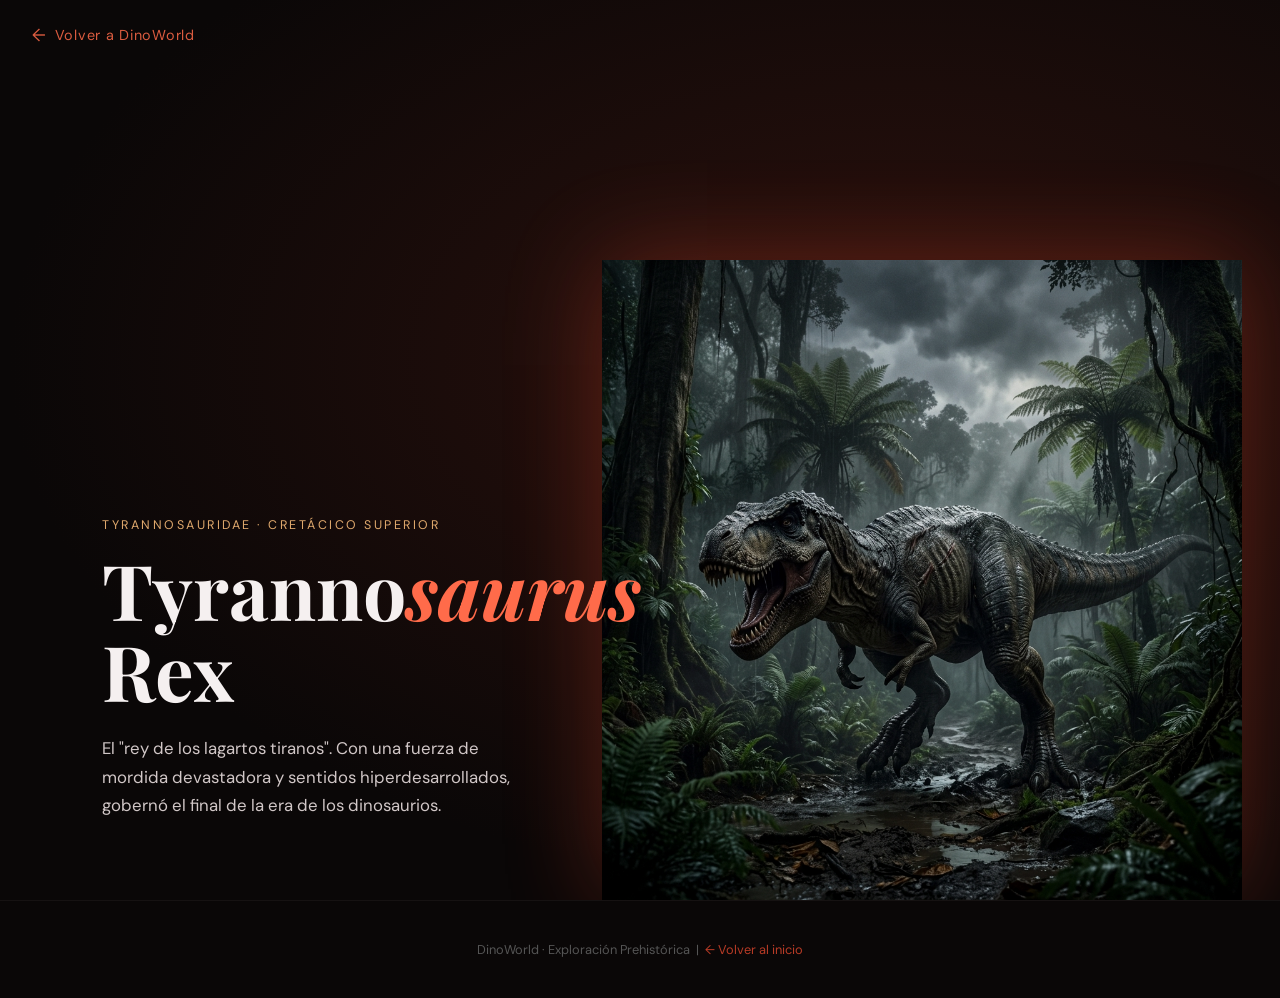
==== tyrannosaurus-rex.html @ c3e3e0d2 "Creacion de la pagina de tiranosaurio" ====
<!DOCTYPE html>
<html lang="es">
<head>
    <meta charset="UTF-8">
    <meta name="viewport" content="width=device-width, initial-scale=1.0">
    <title>Tyrannosaurus Rex | DinoWorld</title>
    <link rel="preconnect" href="https://fonts.googleapis.com">
    <link href="https://fonts.googleapis.com/css2?family=Playfair+Display:ital,wght@0,700;1,400&family=DM+Sans:wght@300;400;500&display=swap" rel="stylesheet">
    <style>
        :root {
            --primary: #b83b26; /* Crimson depredador */
            --dark: #0a0707;    /* Negro carbón cálido */
            --light: #f5f0f0;   /* Blanco hueso */
            --accent: #ff6b4a;  /* Naranja brillante */
            --amber: #e0a96d;   /* Dorado bronce */
            --slate: #2a2424;   /* Gris cálido */
        }

        * { margin: 0; padding: 0; box-sizing: border-box; }

        body {
            font-family: 'DM Sans', sans-serif;
            background-color: var(--dark);
            color: var(--light);
            overflow-x: hidden;
        }

        /* Botón de retroceso */
        .back-btn {
            position: fixed;
            top: 24px; left: 32px;
            z-index: 100;
            display: flex; align-items: center; gap: 8px;
            color: var(--accent);
            text-decoration: none;
            font-size: 0.9rem;
            letter-spacing: 0.05em;
            opacity: 0.85;
            transition: opacity 0.2s, transform 0.2s;
        }
        .back-btn:hover { opacity: 1; transform: translateX(-4px); }
        .back-btn::before { content: '←'; font-size: 1.1rem; }

        /* Sección Hero */
        .hero {
            position: relative;
            height: 100vh;
            display: flex;
            align-items: flex-end;
            padding: 0 8vw 80px;
            overflow: hidden;
        }

        .hero-bg {
            position: absolute; inset: 0;
            background: radial-gradient(ellipse at 70% 40%, rgba(184, 59, 38, 0.2) 0%, #0a0707 70%);
        }

        /* Ilustración de T-Rex */
        .dino-illustration {
            position: absolute;
            right: 3vw; bottom: 0;
            width: clamp(380px, 50vw, 720px);
            max-height: 85vh;
            object-fit: contain;
            object-position: bottom;
            animation: floatIn 1.2s cubic-bezier(.22,1,.36,1) both;
            filter: drop-shadow(0 0 50px rgba(184,59,38,0.45));
        }

        @keyframes floatIn {
            from { transform: translateX(60px) scale(0.95); opacity: 0; }
            to { transform: translateX(0) scale(1); opacity: 0.95; }
        }

        .hero-text { position: relative; z-index: 2; max-width: 580px; }

        .hero-label {
            font-size: 0.78rem;
            letter-spacing: 0.2em;
            text-transform: uppercase;
            color: var(--amber);
            margin-bottom: 16px;
            animation: fadeUp 0.8s 0.2s both;
        }

        .hero-title {
            font-family: 'Playfair Display', serif;
            font-size: clamp(3rem, 6vw, 5.5rem);
            line-height: 1.05;
            margin-bottom: 24px;
            animation: fadeUp 0.8s 0.35s both;
        }

        .hero-title em {
            font-style: italic;
            color: var(--accent);
        }

        .hero-sub {
            font-size: 1.05rem;
            line-height: 1.7;
            color: #d1c7c7;
            max-width: 440px;
            animation: fadeUp 0.8s 0.5s both;
        }

        @keyframes fadeUp {
            from { transform: translateY(24px); opacity: 0; }
            to { transform: translateY(0); opacity: 1; }
        }

        /* Footer temporal para Paso 1 */
        footer {
            text-align: center;
            padding: 40px;
            border-top: 1px solid #161212;
            font-size: 0.8rem;
            color: #555;
        }
        footer a { color: var(--primary); text-decoration: none; }

        @media (max-width: 768px) {
            .dino-illustration { width: 280px; opacity: 0.35; }
            .hero { align-items: center; }
        }
    </style>
</head>
<body>

    <a class="back-btn" href="index.html">Volver a DinoWorld</a>

    <!-- HERO -->
    <section class="hero">
        <div class="hero-bg"></div>

        <!-- Imagen del Tyrannosaurus Rex -->
        <img class="dino-illustration" src="assets/img/t_rex.png" alt="Tyrannosaurus Rex">

        <div class="hero-text">
            <p class="hero-label">Tyrannosauridae · Cretácico Superior</p>
            <h1 class="hero-title">Tyranno<em>saurus</em> Rex</h1>
            <p class="hero-sub">El "rey de los lagartos tiranos". Con una fuerza de mordida devastadora y sentidos hiperdesarrollados, gobernó el final de la era de los dinosaurios.</p>
        </div>
    </section>

    <footer>
        <p>DinoWorld · Exploración Prehistórica &nbsp;|&nbsp; <a href="index.html">← Volver al inicio</a></p>
    </footer>

</body>
</html>
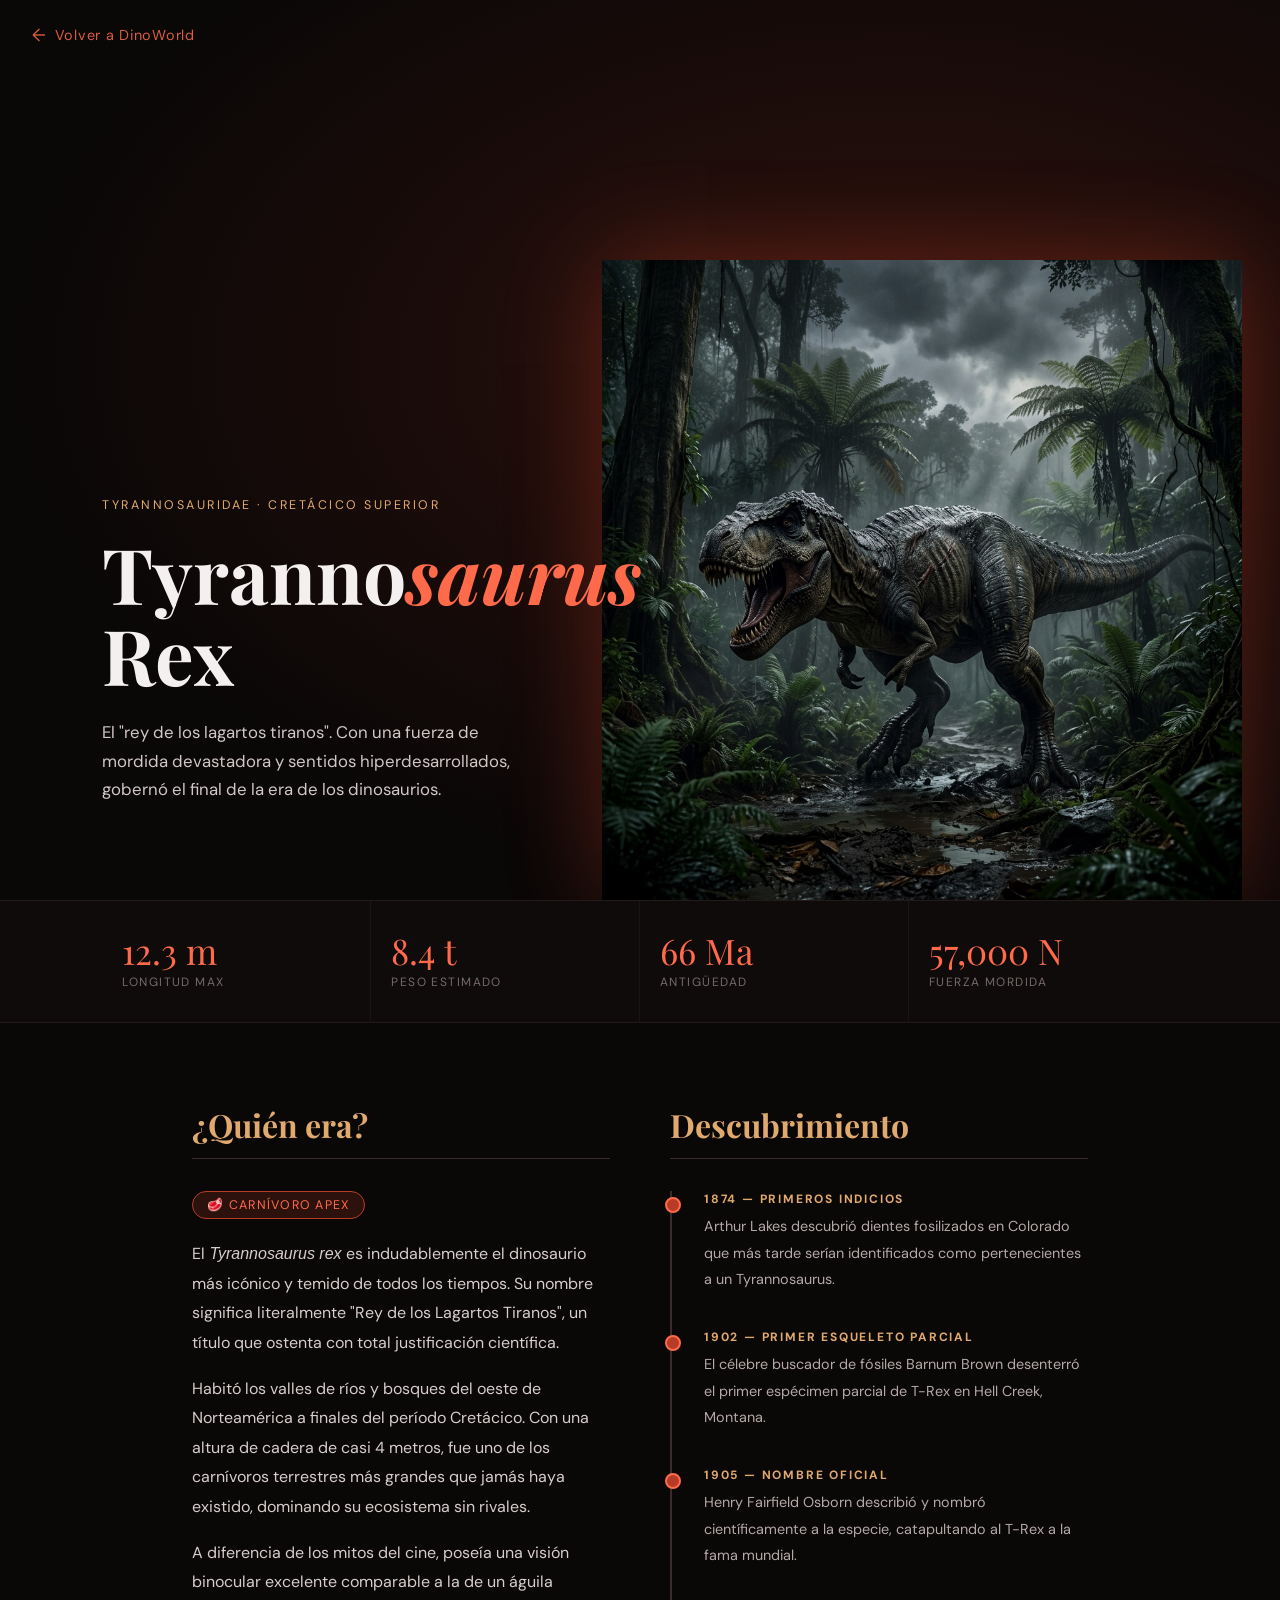
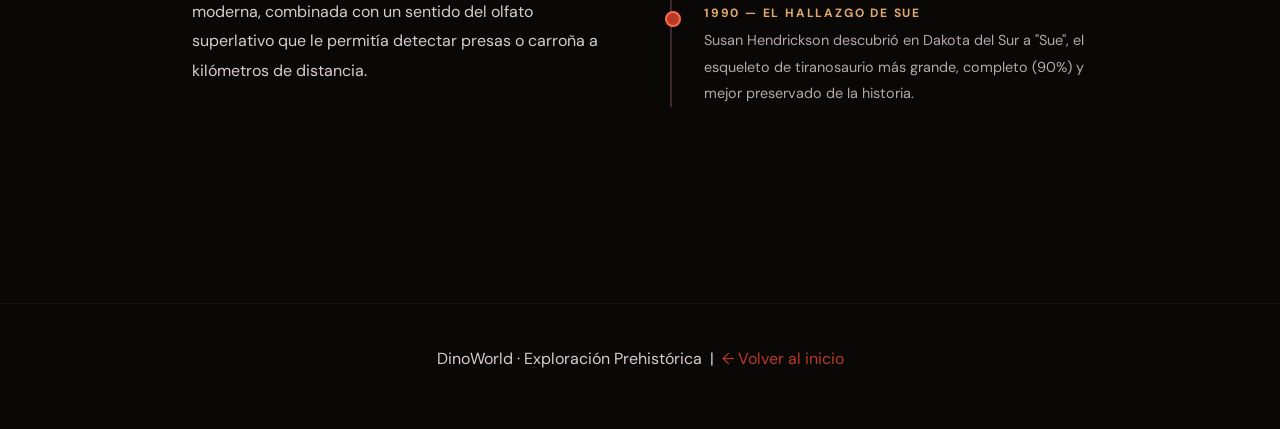
==== commit 6b4fb6ca: "agrego barra de estadisticas e historia" ====
--- a/tyrannosaurus-rex.html
+++ b/tyrannosaurus-rex.html
@@ -110,7 +110,118 @@
             to { transform: translateY(0); opacity: 1; }
         }
 
-        /* Footer temporal para Paso 1 */
+        /* Stats bar */
+        .stats-bar {
+            background: #0f0b0b;
+            border-top: 1px solid #241a1a;
+            border-bottom: 1px solid #241a1a;
+            display: grid;
+            grid-template-columns: repeat(4, 1fr);
+            padding: 0 8vw;
+        }
+
+        .stat {
+            padding: 32px 20px;
+            border-right: 1px solid #1c1414;
+            animation: fadeUp 0.7s both;
+        }
+        .stat:last-child { border-right: none; }
+        .stat-value {
+            font-family: 'Playfair Display', serif;
+            font-size: 2.2rem;
+            color: var(--accent);
+            line-height: 1;
+        }
+        .stat-label {
+            font-size: 0.75rem;
+            letter-spacing: 0.12em;
+            text-transform: uppercase;
+            color: #776a6a;
+            margin-top: 6px;
+        }
+
+        /* Content sections */
+        .content {
+            max-width: 1100px;
+            margin: 0 auto;
+            padding: 80px 8vw;
+        }
+
+        .section-title {
+            font-family: 'Playfair Display', serif;
+            font-size: 2rem;
+            color: var(--amber);
+            margin-bottom: 32px;
+            padding-bottom: 12px;
+            border-bottom: 1px solid #3d2a2a;
+        }
+
+        .two-col {
+            display: grid;
+            grid-template-columns: 1fr 1fr;
+            gap: 60px;
+            margin-bottom: 80px;
+            align-items: start;
+        }
+
+        p {
+            font-size: 1rem;
+            line-height: 1.85;
+            color: #d8cdcd;
+            margin-bottom: 16px;
+        }
+
+        /* Diet badge */
+        .badge {
+            display: inline-block;
+            padding: 5px 14px;
+            border-radius: 20px;
+            font-size: 0.78rem;
+            letter-spacing: 0.1em;
+            text-transform: uppercase;
+            background: rgba(184, 59, 38, 0.2);
+            border: 1px solid var(--primary);
+            color: var(--accent);
+            margin-bottom: 20px;
+        }
+
+        /* Timeline */
+        .timeline {
+            position: relative;
+            padding-left: 32px;
+            border-left: 2px solid #3d2a2a;
+            margin-top: 20px;
+        }
+
+        .timeline-item {
+            margin-bottom: 36px;
+            position: relative;
+        }
+
+        .timeline-item::before {
+            content: '';
+            position: absolute;
+            left: -39px; top: 6px;
+            width: 12px; height: 12px;
+            border-radius: 50%;
+            background: var(--primary);
+            border: 2px solid var(--accent);
+        }
+
+        .timeline-item h4 {
+            font-size: 0.75rem;
+            letter-spacing: 0.15em;
+            text-transform: uppercase;
+            color: var(--amber);
+            margin-bottom: 6px;
+        }
+
+        .timeline-item p {
+            font-size: 0.9rem;
+            margin: 0;
+            color: #b5a8a8;
+        }
+
         footer {
             text-align: center;
             padding: 40px;
@@ -121,6 +232,8 @@
         footer a { color: var(--primary); text-decoration: none; }
 
         @media (max-width: 768px) {
+            .two-col { grid-template-columns: 1fr; }
+            .stats-bar { grid-template-columns: 1fr 1fr; }
             .dino-illustration { width: 280px; opacity: 0.35; }
             .hero { align-items: center; }
         }
@@ -144,6 +257,63 @@
         </div>
     </section>
 
+    <!-- STATS BAR -->
+    <div class="stats-bar">
+        <div class="stat">
+            <div class="stat-value">12.3 m</div>
+            <div class="stat-label">Longitud Max</div>
+        </div>
+        <div class="stat">
+            <div class="stat-value">8.4 t</div>
+            <div class="stat-label">Peso Estimado</div>
+        </div>
+        <div class="stat">
+            <div class="stat-value">66 Ma</div>
+            <div class="stat-label">Antigüedad</div>
+        </div>
+        <div class="stat">
+            <div class="stat-value">57,000 N</div>
+            <div class="stat-label">Fuerza Mordida</div>
+        </div>
+    </div>
+
+    <!-- CONTENT -->
+    <div class="content">
+
+        <!-- About -->
+        <div class="two-col">
+            <div>
+                <h2 class="section-title">¿Quién era?</h2>
+                <span class="badge">🥩 Carnívoro Apex</span>
+                <p>El <em>Tyrannosaurus rex</em> es indudablemente el dinosaurio más icónico y temido de todos los tiempos. Su nombre significa literalmente "Rey de los Lagartos Tiranos", un título que ostenta con total justificación científica.</p>
+                <p>Habitó los valles de ríos y bosques del oeste de Norteamérica a finales del período Cretácico. Con una altura de cadera de casi 4 metros, fue uno de los carnívoros terrestres más grandes que jamás haya existido, dominando su ecosistema sin rivales.</p>
+                <p>A diferencia de los mitos del cine, poseía una visión binocular excelente comparable a la de un águila moderna, combinada con un sentido del olfato superlativo que le permitía detectar presas o carroña a kilómetros de distancia.</p>
+            </div>
+            <div>
+                <h2 class="section-title">Descubrimiento</h2>
+                <div class="timeline">
+                    <div class="timeline-item">
+                        <h4>1874 — Primeros Indicios</h4>
+                        <p>Arthur Lakes descubrió dientes fosilizados en Colorado que más tarde serían identificados como pertenecientes a un Tyrannosaurus.</p>
+                    </div>
+                    <div class="timeline-item">
+                        <h4>1902 — Primer Esqueleto Parcial</h4>
+                        <p>El célebre buscador de fósiles Barnum Brown desenterró el primer espécimen parcial de T-Rex en Hell Creek, Montana.</p>
+                    </div>
+                    <div class="timeline-item">
+                        <h4>1905 — Nombre Oficial</h4>
+                        <p>Henry Fairfield Osborn describió y nombró científicamente a la especie, catapultando al T-Rex a la fama mundial.</p>
+                    </div>
+                    <div class="timeline-item">
+                        <h4>1990 — El hallazgo de Sue</h4>
+                        <p>Susan Hendrickson descubrió en Dakota del Sur a "Sue", el esqueleto de tiranosaurio más grande, completo (90%) y mejor preservado de la historia.</p>
+                    </div>
+                </div>
+            </div>
+        </div>
+
+    </div>
+
     <footer>
         <p>DinoWorld · Exploración Prehistórica &nbsp;|&nbsp; <a href="index.html">← Volver al inicio</a></p>
     </footer>
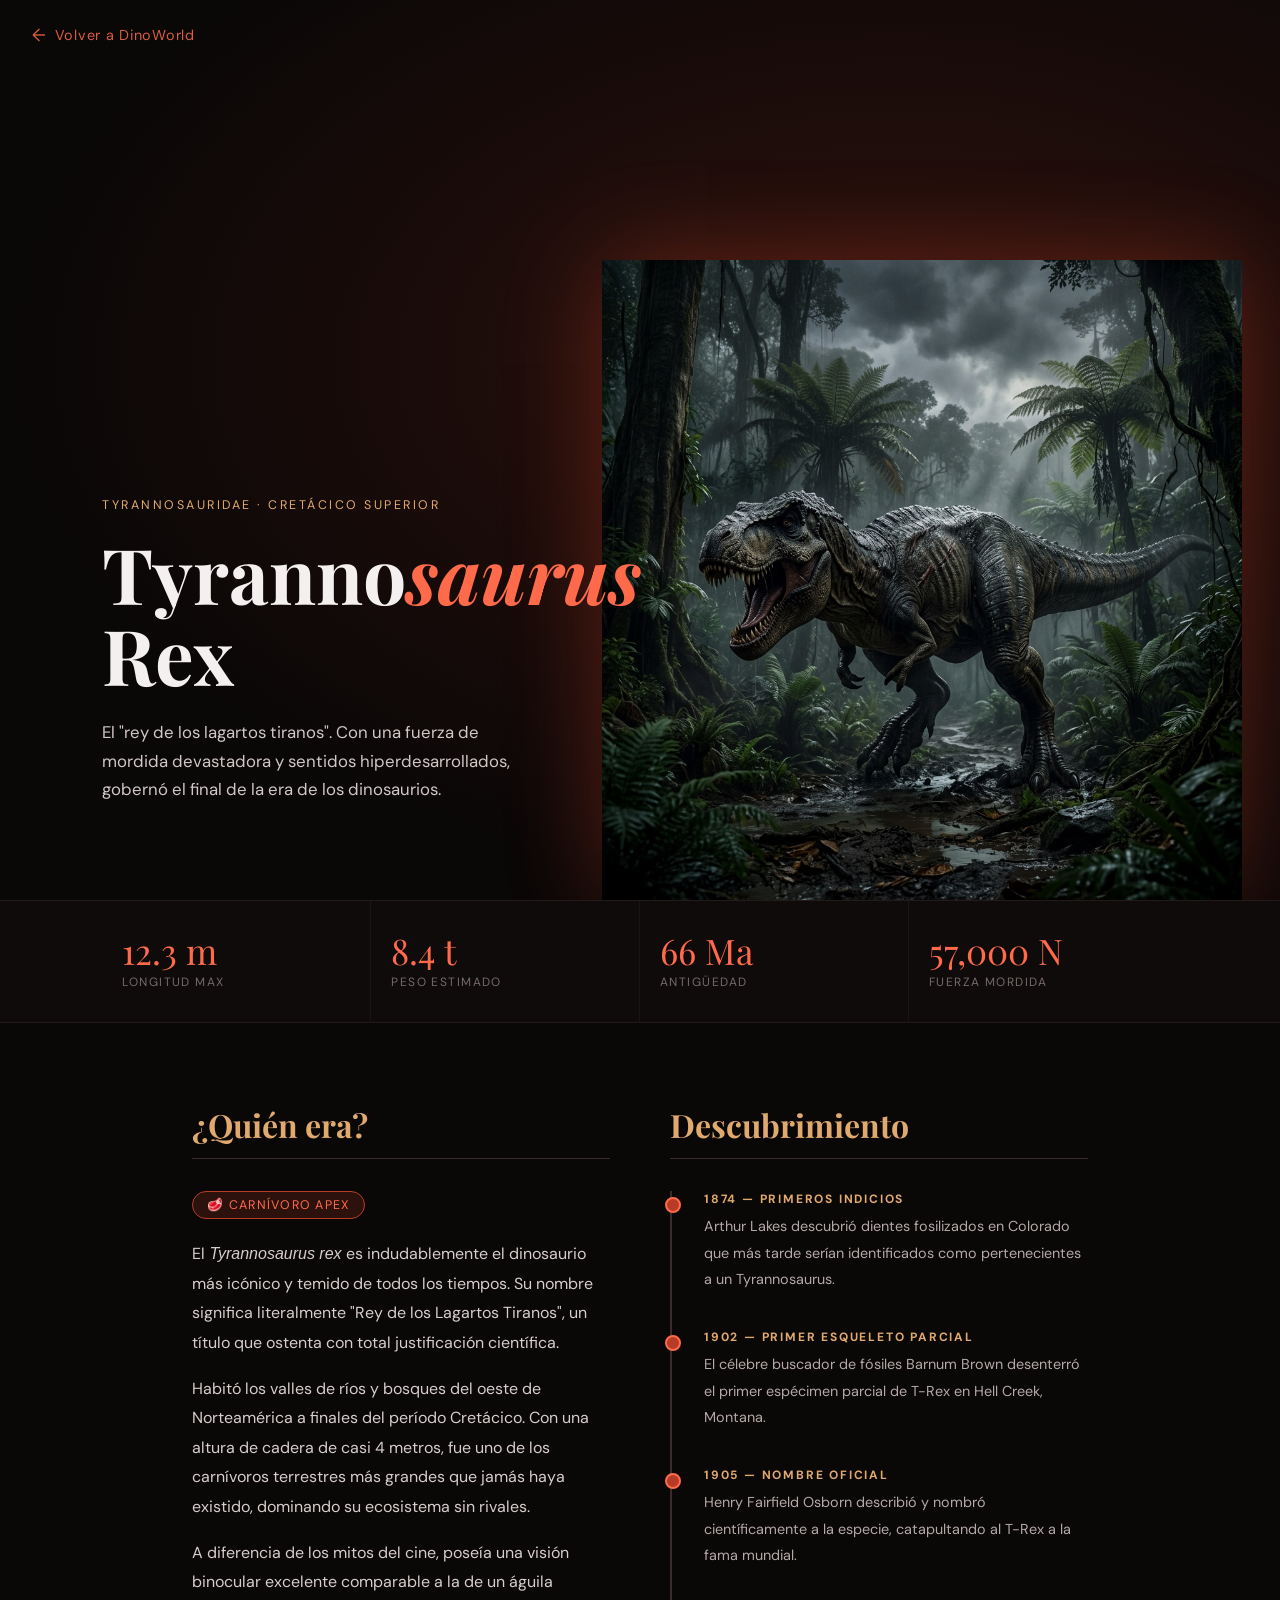
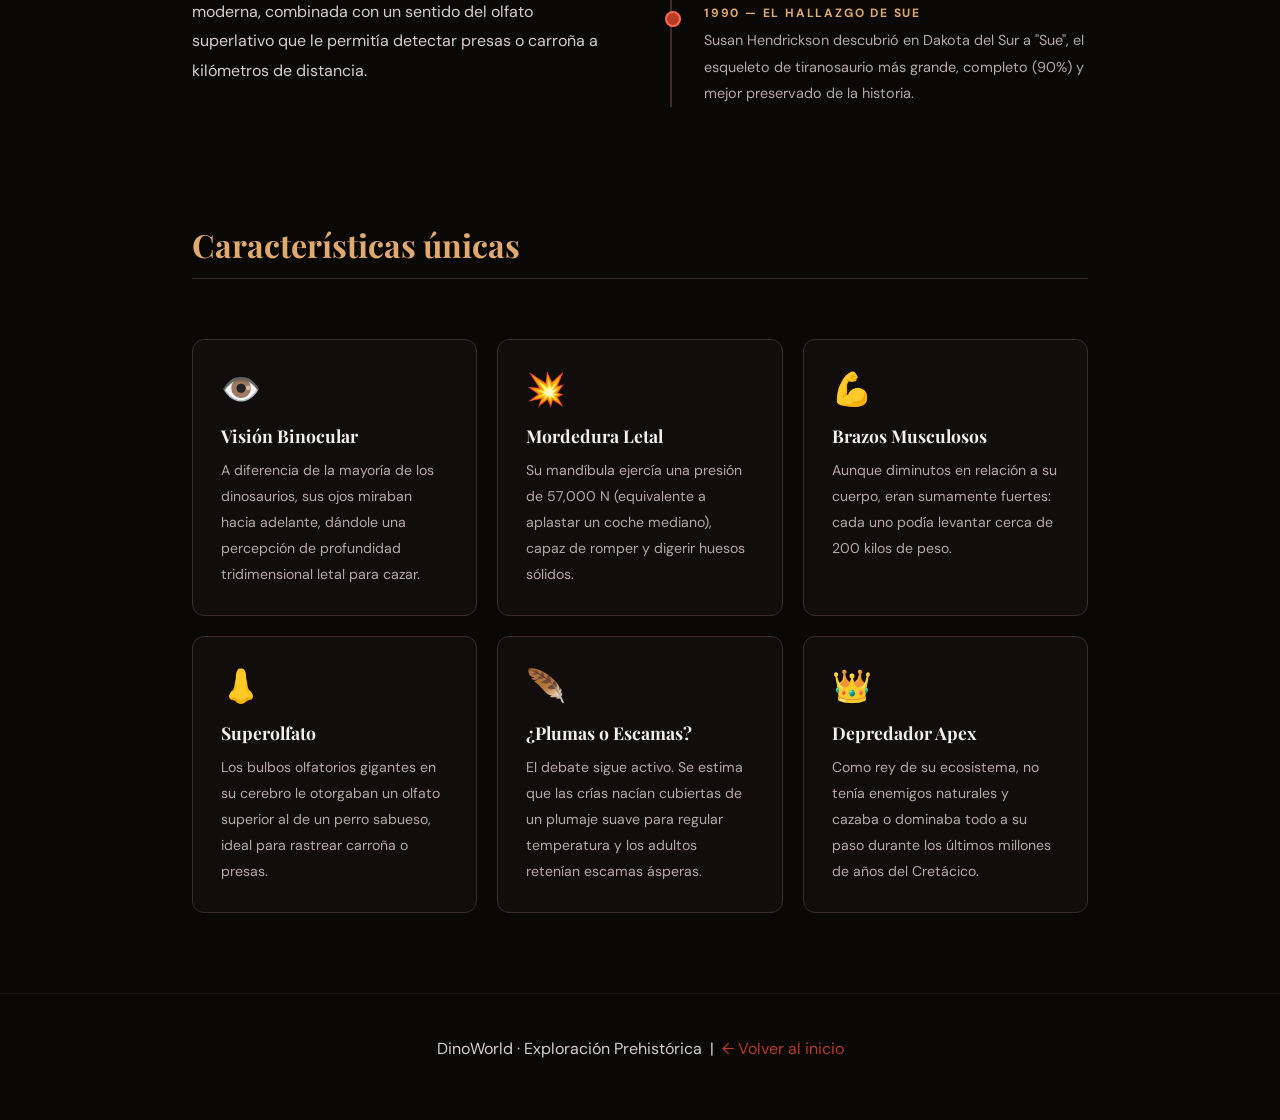
==== commit 33917692: "Mejora en estadisticas y animaciones" ====
--- a/tyrannosaurus-rex.html
+++ b/tyrannosaurus-rex.html
@@ -222,6 +222,46 @@
             color: #b5a8a8;
         }
 
+        /* Features grid */
+        .features {
+            display: grid;
+            grid-template-columns: repeat(3, 1fr);
+            gap: 20px;
+            margin-top: 60px;
+        }
+
+        .feature-card {
+            background: #120d0d;
+            border: 1px solid #3d2a2a;
+            border-radius: 12px;
+            padding: 28px;
+            transition: border-color 0.3s, transform 0.3s, box-shadow 0.3s;
+        }
+
+        .feature-card:hover {
+            border-color: var(--accent);
+            transform: translateY(-6px);
+            box-shadow: 0 10px 25px rgba(184, 59, 38, 0.25);
+        }
+
+        .feature-icon {
+            font-size: 2rem;
+            margin-bottom: 14px;
+        }
+
+        .feature-card h3 {
+            font-family: 'Playfair Display', serif;
+            font-size: 1.1rem;
+            margin-bottom: 10px;
+            color: var(--light);
+        }
+
+        .feature-card p {
+            font-size: 0.88rem;
+            margin: 0;
+            color: #b5a8a8;
+        }
+
         footer {
             text-align: center;
             padding: 40px;
@@ -232,7 +272,7 @@
         footer a { color: var(--primary); text-decoration: none; }
 
         @media (max-width: 768px) {
-            .two-col { grid-template-columns: 1fr; }
+            .two-col, .features { grid-template-columns: 1fr; }
             .stats-bar { grid-template-columns: 1fr 1fr; }
             .dino-illustration { width: 280px; opacity: 0.35; }
             .hero { align-items: center; }
@@ -312,6 +352,41 @@
             </div>
         </div>
 
+        <!-- Features -->
+        <h2 class="section-title">Características únicas</h2>
+        <div class="features">
+            <div class="feature-card">
+                <div class="feature-icon">👁️</div>
+                <h3>Visión Binocular</h3>
+                <p>A diferencia de la mayoría de los dinosaurios, sus ojos miraban hacia adelante, dándole una percepción de profundidad tridimensional letal para cazar.</p>
+            </div>
+            <div class="feature-card">
+                <div class="feature-icon">💥</div>
+                <h3>Mordedura Letal</h3>
+                <p>Su mandíbula ejercía una presión de 57,000 N (equivalente a aplastar un coche mediano), capaz de romper y digerir huesos sólidos.</p>
+            </div>
+            <div class="feature-card">
+                <div class="feature-icon">💪</div>
+                <h3>Brazos Musculosos</h3>
+                <p>Aunque diminutos en relación a su cuerpo, eran sumamente fuertes: cada uno podía levantar cerca de 200 kilos de peso.</p>
+            </div>
+            <div class="feature-card">
+                <div class="feature-icon">👃</div>
+                <h3>Superolfato</h3>
+                <p>Los bulbos olfatorios gigantes en su cerebro le otorgaban un olfato superior al de un perro sabueso, ideal para rastrear carroña o presas.</p>
+            </div>
+            <div class="feature-card">
+                <div class="feature-icon">🪶</div>
+                <h3>¿Plumas o Escamas?</h3>
+                <p>El debate sigue activo. Se estima que las crías nacían cubiertas de un plumaje suave para regular temperatura y los adultos retenían escamas ásperas.</p>
+            </div>
+            <div class="feature-card">
+                <div class="feature-icon">👑</div>
+                <h3>Depredador Apex</h3>
+                <p>Como rey de su ecosistema, no tenía enemigos naturales y cazaba o dominaba todo a su paso durante los últimos millones de años del Cretácico.</p>
+            </div>
+        </div>
+
     </div>
 
     <footer>
